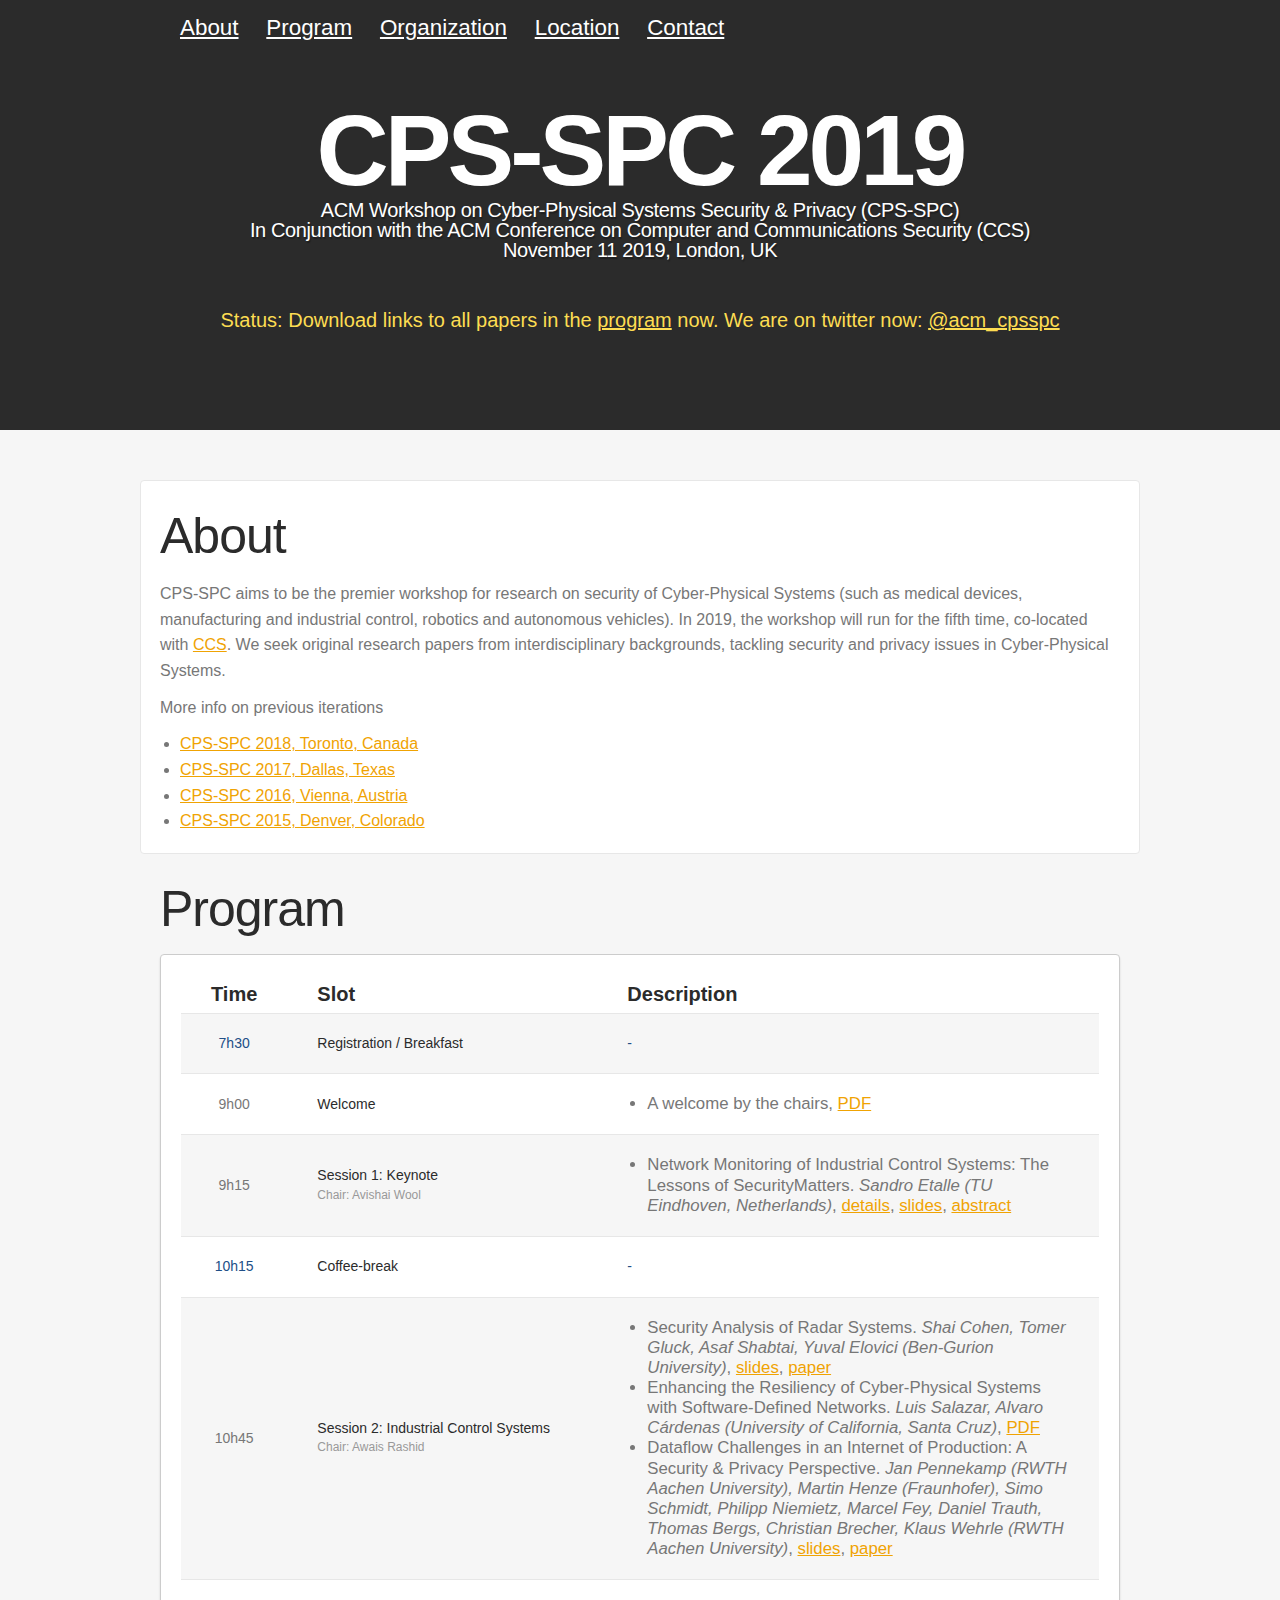
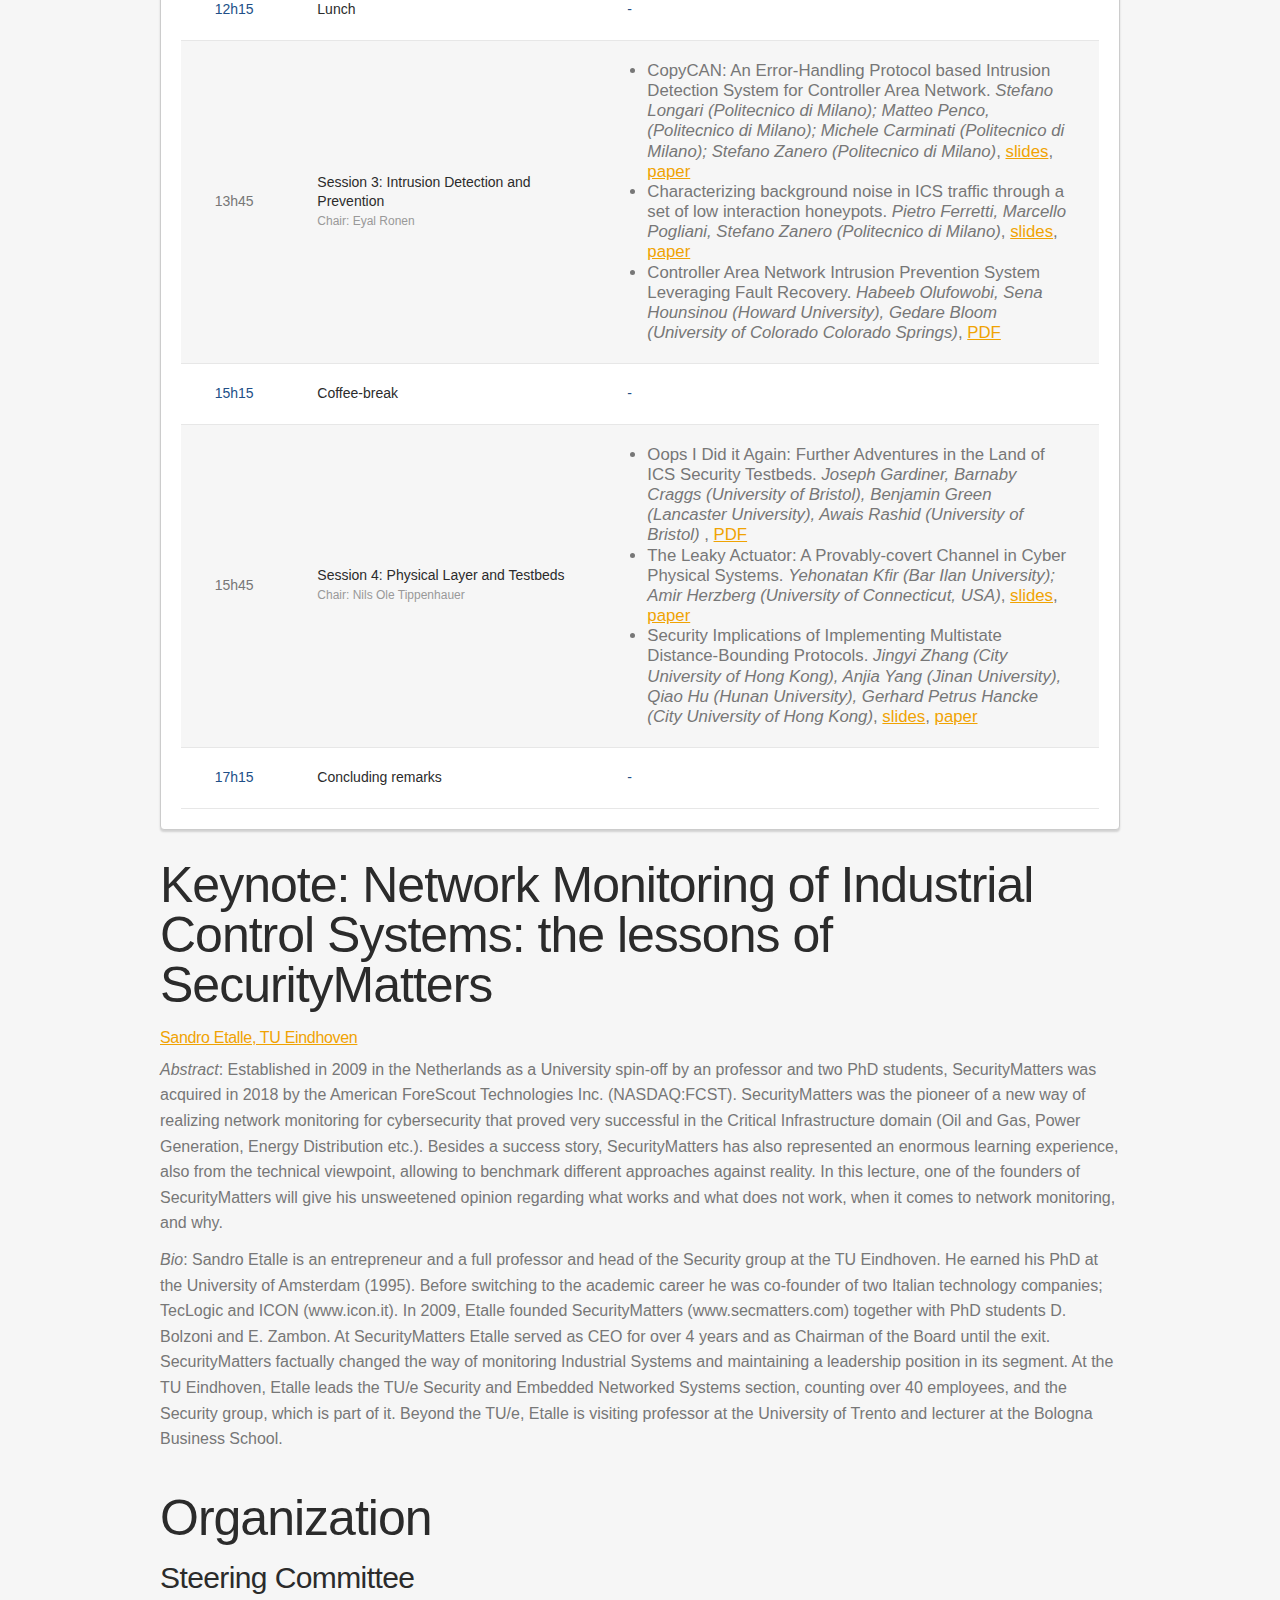
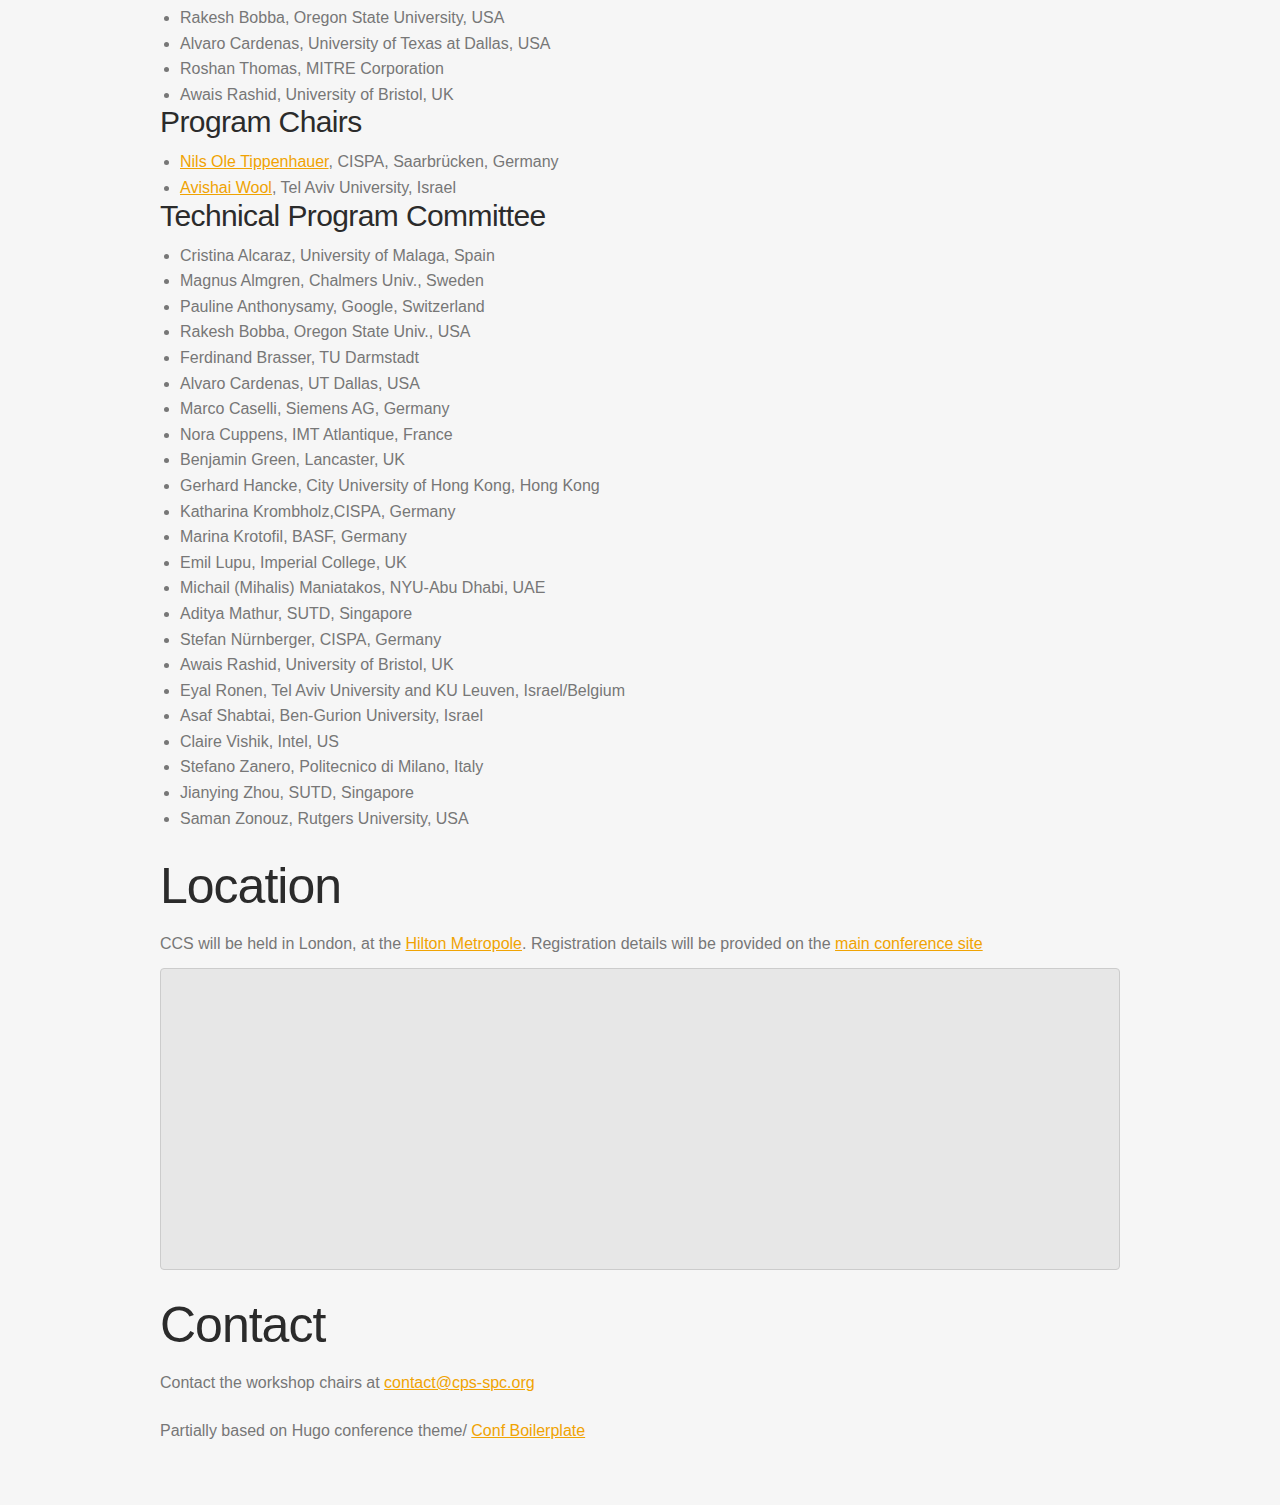
==== 2019/index.html @ 22a8c2c8 "missing index.html" ====
<!doctype html>
<html itemscope itemtype="http://schema.org/Event">
<head>
  <title itemprop="name">CPS-SPC 2019</title>
  <meta charset="utf-8">
  <meta name="author" content="CPS-SPC 2019" />
  <meta name="description" content="ACM Workshop on Cyber-Physical Systems Security & Privacy (CPS-SPC)">
  <meta name="viewport" content="width=device-width">
  <meta http-equiv="X-UA-Compatible" content="IE=edge,chrome=1">
  <meta name="twitter:card" content="summary_large_image"/>

  <meta property="og:title" content="CPS-SPC 2019" />
<meta property="og:description" content="ACM Workshop on Cyber-Physical Systems Security & Privacy (CPS-SPC)" />
<meta property="og:type" content="website" />
<meta property="og:url" content="https://cps-spc.org/2019">
  
<meta name="twitter:image" content="https://cps-spc.org/2019/plc.jpg"/>

<meta name="twitter:title" content="CPS-SPC 2019"/>
<meta name="twitter:description" content="ACM Workshop on Cyber-Physical Systems Security & Privacy (CPS-SPC)"/>
<!--<link rel="shortcut icon" href="https://themes.gohugo.io/theme/hugo-conference/img/favicon.ico" type="image/x-icon">
  <link rel="apple-touch-icon" href="https://themes.gohugo.io/theme/hugo-conference/img/apple-touch-icon.png">-->

  <link rel="stylesheet" type="text/css" href="main.css">
</head>

<body>
  <div class="global">
    <nav id="nav">
      <ul class="wrapper">
	<li class="nav-item">
          <a href="#about"  target="_blank" title="About" class="nav-link">
            About
          </a>
	</li>
<!--	<li class="nav-item">
          <a href="#cfp" target="_blank"  title="Call for Papers" class="nav-link">
            Call For Papers
          </a>
	</li> -->	
	<li class="nav-item">
          <a href="#schedule" target="_blank" title="Schedule" class="nav-link">
            Program
          </a>
	</li> 
<!--	<li class="nav-item">
          <a href="#dates"  target="_blank" title="Important Dates" class="nav-link">
            Important Dates
          </a>
	</li> -->	
	<li class="nav-item">
          <a href="#organization" target="_blank" title="Organization" class="nav-link">
            Organization
          </a>
	</li>	
	<li class="nav-item">
          <a href="#location" target="_blank" title="Location" class="nav-link">
            Location
          </a>
	</li>	
	<li class="nav-item">
          <a href="#contact" target="_blank" title="Contact" class="nav-link">
            Contact
          </a>
	</li>	
	
      </ul>
    </nav>    
    <hr>
    <header class="header">
      <div class="wrapper">
	<h1 class="logo-name">CPS-SPC 2019</h1>
	<h2 class="tagline">ACM Workshop on Cyber-Physical Systems Security & Privacy (CPS-SPC)<br>In Conjunction with the ACM Conference on Computer and Communications Security (CCS)<br>November 11 2019, London, UK</h2>
	 <div class="call-action-area">
        Status: Download links to all papers in the <a href=#schedule>program</a> now. We are on twitter now: <a href="https://twitter.com/acm_cpsspc">@acm_cpsspc</a>
</div>
      </div>
    </header>    
    <hr>
    <div class="content" id="content">
      <div class="wrapper">        
          <section class="about" id="about">
            <h2 class="section-title">About</h2>
	    <p itemprop="description">

	      CPS-SPC aims to be the premier workshop for research on
	      security of Cyber-Physical Systems (such as medical
	      devices, manufacturing and industrial control, robotics
	      and autonomous vehicles). In 2019, the workshop will run
	      for the fifth time, co-located with
	      <a href="https://www.sigsac.org/ccs/CCS2019/" target="_blank">CCS</a>.  We
	      seek original research papers from interdisciplinary
	      backgrounds, tackling security and privacy issues in
	      Cyber-Physical Systems.</p>


<p>More info on previous iterations</p>
<ul>
  <li><a href="https://cps-spc.org/2018/" target="_blank">CPS-SPC 2018, Toronto, Canada</a></li>
  <li><a href="https://sites.google.com/site/cpsspc2017/" target="_blank">CPS-SPC 2017, Dallas, Texas</a></li>
<li><a href="http://eecs.oregonstate.edu/cps-spc/" target="_blank">CPS-SPC 2016, Vienna, Austria</a></li>
<li><a href="http://www.utdallas.edu/~sgt150130/" target="_blank">CPS-SPC 2015, Denver, Colorado</a></li>
</ul>

          </section>

<!--          <section class="cfp" id="cfp">
            <h2 class="section-title">Call for Papers (<a href=cfp.pdf>PDF</a>)</h2>
	    <p itemprop="description">

Cyber-Physical Systems (CPS) integrate computing and communication capabilities with monitoring and control of entities in the physical world. These systems are usually composed of a set of networked agents, including sensors, actuators, control processing units, and communication devices. While some forms of CPS are already in use, the widespread growth of wireless embedded sensors and actuators is creating several new applications in areas such as medical devices, autonomous vehicles, and smart infrastructure, and is increasing the role that the information infrastructure plays in existing control systems such as in the process control industry or the power grid.  </p>

<p>Many CPS applications are safety-critical: their failure can cause irreparable harm to the physical system under control, and to the people who depend, use or operate it. In particular, critical cyber-physical infrastructures such as electric power generation, transmission and distribution grids, oil and natural gas systems, water and waste-water treatment plants, and transportation networks play a fundamental and large-scale role in our society. Their disruption can have a significant impact on individuals, and nations at large.  Securing these CPS infrastructures is, therefore, vitally important.</p>

<p>Similarly because many CPS systems collect sensor data non-intrusively, users of these systems are often unaware of their exposure. Therefore, in addition to security, CPS systems must be designed with privacy considerations. 

  To address these issues, we invite original research papers on the security and privacy of Cyber-Physical Systems. We seek submissions from multiple interdisciplinary backgrounds tackling security and privacy issues in CPS, including but not limited to:</p>

  	    <ul class="speakers-list">
	      <li>		
  <li> mathematical foundations for secure CPS</li>
  <li>    control theoretic approaches to secure CPS</li>
  <li>    high assurance security architectures for CPS</li>
  <li>    security and resilience metrics for CPS</li>
  <li>    metrics and risk assessment approaches for CPS</li>
  <li>    privacy in CPS</li>
  <li>    network security for CPS</li>
  <li>    game theory applied to CPS security</li>
  <li>    security of embedded systems, IoT and real-time systems in the context of CPS</li>
  <li>    human factors and humans in the loop, and usable security</li>
  <li>    understanding dependencies among security, reliability and safety in CPS</li>
  <li>    economics of security and privacy in CPS</li>
  <li>    intrusion detection in CPS</li>
  <li>    model-based security systems engineering</li>
  <li>    experimental insights from real-world CPS or CPS testbeds  </li>
 </ul>
<p>CPS domains of interest include but are not limited to:</p>
<ul>
<li>    health care and medical devices</li>
<li>    manufacturing</li>
<li>    industrial control systems</li>
<li>    SCADA systems</li>
<li>    Robotics</li>
<li>    smart building environments</li>
<li>    unmanned aerial vehicles (UAVs)</li>
<li>    autonomous vehicles</li>
<li>    transportation systems and networks</li>
</ul>
<p>Also of interest will be papers that can point the research community to new research directions, and those that can set research agendas and priorities in CPS security and privacy. <b>There will be a best paper award</b>.</p>

<h4>Submission Instructions</h4>
	    <p>Submitted papers can be up to 12 pages including appendices and references. Submissions must be written in English, and use the ACM SIG Proceedings Templates (see <a href="https://www.acm.org/publications/proceedings-template">https://www.acm.org/publications/proceedings-template</a>. Note: CPS-SPC is not double-blinded, please remove the <i>anonymous</i> argument from the documentclass specification in the template. Only PDF files will be accepted. Submissions not meeting these guidelines risk rejection without consideration of their merits. Accepted papers will be published by the ACM Press and/or the ACM Digital Library.</p>

	    <p>Submissions must not substantially overlap with papers that have been published or that are simultaneously submitted to a journal or a conference with proceedings. Each accepted paper must be presented by one registered author. Submissions not meeting these guidelines risk immediate rejection. For questions about these policies, please contact the chairs.</p>
	    <!--<div class="call-action-area">
	      <div class="centerblock">
	      <a href="https://easychair.org/conferences/?conf=cpsspc2019" class="call-action-link" target="_blank">Submit your work here</a>
	          </div>
	          </div>
</section> -->
          <section class="schedule" id="schedule">
            <h2 class="section-title">Program</h2>
 <div class="schedule-tbl">
  <table>
    <thead>
      <tr>
        <th class="schedule-time">Time</th>
        <th class="schedule-slot">Slot</th>
        <th class="schedule-description">Description</th>
      </tr>
    </thead>
    <tbody>
          <tr class="schedule-other">
            <td class="schedule-time">7h30</td>
            <td class="schedule-slot">Registration / Breakfast</td>
            <td class="schedule-description">-</td>
          </tr>
          <tr >
            <td class="schedule-time">9h00</td>
            <td class="schedule-slot">Welcome</td>
            <td class="schedule-description"><ul class="schedule-ul"><li>A welcome by the chairs, <a href="https://dl.acm.org/citation.cfm?id=3338499">PDF</a></li></ul></td>
          </tr>
          <tr>
            <td class="schedule-time">9h15</td>
            <td class="schedule-slot">
            
              Session 1: Keynote
              <span class="speakers-company">Chair: Avishai Wool</span>
            </td>
            <td class="schedule-description">	      <ul class="schedule-ul">
<li>Network Monitoring of Industrial Control Systems: The Lessons of SecurityMatters. <i>Sandro Etalle (TU Eindhoven, Netherlands)</i>, <a href=#keynote>details</a>, <a href=etalle19keynote.pdf>slides</a>, <a href="https://dl.acm.org/authorize?N698719">abstract</a> </li></ul></td>
          </tr>
          <tr class="schedule-other">
            <td class="schedule-time">10h15</td>
            <td class="schedule-slot">Coffee-break</td>
            <td class="schedule-description">-</td>
          </tr>
          <tr>
            <td class="schedule-time">10h45</td>
            <td class="schedule-slot">
            Session 2: Industrial Control Systems
              <span class="speakers-company">Chair: Awais Rashid</span>
            </td>
            <td class="schedule-description">
	      <ul class="schedule-ul">
		<li>Security Analysis of Radar Systems. <i>Shai Cohen,  Tomer Gluck, Asaf Shabtai, Yuval Elovici (Ben-Gurion University)</i>, <a href=cohen19radar.pdf>slides</a>, <a href="https://dl.acm.org/authorize?N698710">paper</a> </li>
		<li>Enhancing the Resiliency of Cyber-Physical Systems with Software-Defined Networks. <i> Luis Salazar, Alvaro Cárdenas (University of California, Santa Cruz)</i>, <a href="https://dl.acm.org/authorize?N698711">PDF</a> </li>
		<li>Dataflow Challenges in an Internet of Production: A Security & Privacy Perspective. <i>Jan Pennekamp (RWTH Aachen University), Martin Henze (Fraunhofer), Simo Schmidt, Philipp Niemietz, Marcel Fey, Daniel Trauth, Thomas Bergs, Christian Brecher, Klaus Wehrle (RWTH Aachen University)</i>, <a href=pennekamp19challenges.pdf>slides</a>, <a href="https://dl.acm.org/authorize?N698712">paper</a> </li>
	      </ul>
	    </td>
          </tr>
          <tr class="schedule-other">
            <td class="schedule-time">12h15</td>
            <td class="schedule-slot">Lunch</td>
            <td class="schedule-description">-</td>
          </tr>
          <tr>
            <td class="schedule-time">13h45</td>
            <td class="schedule-slot">
              Session 3: Intrusion Detection and Prevention
              <span class="speakers-company">Chair: Eyal Ronen</span>
            </td>
            <td class="schedule-description">
	      <ul class="schedule-ul">
		<li>CopyCAN: An Error-Handling Protocol based Intrusion Detection System for Controller Area Network. <i>Stefano Longari (Politecnico di Milano); Matteo Penco, (Politecnico di Milano); Michele Carminati (Politecnico di Milano); Stefano Zanero (Politecnico di Milano)</i>, <a href=longari19copycan.pdf>slides</a>, <a href="https://dl.acm.org/authorize?N698713">paper</a> </li>
		<li>Characterizing background noise in ICS traffic through a set of low interaction honeypots. <i>Pietro Ferretti, Marcello Pogliani, Stefano Zanero (Politecnico di Milano)</i>, <a href=pogliani19characterizing.pdf>slides</a>, <a href="https://dl.acm.org/authorize?N698714">paper</a> </li>
		<li>Controller Area Network Intrusion Prevention System Leveraging Fault Recovery. <i>Habeeb Olufowobi, Sena Hounsinou (Howard University), Gedare Bloom (University of Colorado Colorado Springs)</i>, <a href="https://dl.acm.org/authorize?N698725">PDF</a> </li>
	      </ul>
	    </td>
          </tr>
        
          <tr class="schedule-other">
            <td class="schedule-time">15h15</td>
            <td class="schedule-slot">Coffee-break</td>
            <td class="schedule-description">-</td>
          </tr>
      
        
          <tr>
            <td class="schedule-time">15h45</td>
            <td class="schedule-slot">
              Session 4: Physical Layer and Testbeds
	      <span class="speakers-company">Chair: Nils Ole Tippenhauer</span>
            </td>
            <td class="schedule-description">
	      <ul class="schedule-ul">
		<li>Oops I Did it Again: Further Adventures in the Land of ICS Security Testbeds. <i>Joseph Gardiner, Barnaby Craggs (University of Bristol), Benjamin Green (Lancaster University), Awais Rashid (University of Bristol) </i>, <a href="https://dl.acm.org/authorize?N698726">PDF</a> </li>
		<li>The Leaky Actuator: A Provably-covert Channel in Cyber Physical Systems. <i>Yehonatan Kfir (Bar Ilan University); Amir Herzberg (University of Connecticut, USA)</i>, <a href=kfir19leaky.pdf>slides</a>, <a href="https://dl.acm.org/authorize?N698727">paper</a> </li>
		<li>Security Implications of Implementing Multistate Distance-Bounding Protocols. <i>Jingyi Zhang (City University of Hong Kong), Anjia Yang (Jinan University), Qiao Hu (Hunan University), Gerhard Petrus Hancke (City University of Hong Kong)</i>, <a href=zhang19implications.pdf>slides</a>, <a href="https://dl.acm.org/authorize?N698728">paper</a> </li>
	      </ul>
	    </td>
          </tr>
<!--          <tr class="schedule-other">
            <td class="schedule-time">17h15</td>
            <td class="schedule-slot">Short Break</td>
            <td class="schedule-description">-</td>
          </tr>
          <tr class="schedule-other">
            <td class="schedule-time">17h30</td>
            <td class="schedule-slot">Birds-of-a-Feather Session and conclusion</td>
            <td class="schedule-description">-</td>
          </tr> -->
          <tr class="schedule-other">
            <td class="schedule-time">17h15</td>
            <td class="schedule-slot">Concluding remarks</td>
            <td class="schedule-description">-</td>
          </tr>

      
    </tbody>
  </table>
</div>
	    <!--
	    <p>The workshop will start with a <a href=#keynote>keynote</a> by Sandro Etalle at 9.15am to 10.15am (TBC): "Network Monitoring of Industrial Control Systems: the lessons of SecurityMatters".</p>
	    <p>List of accepted papers</p>
	    <ul class="speakers-list">

	      <li>Characterizing background noise in ICS traffic through a set of low interaction honeypots, Pietro Ferretti (Politecnico di Milano); Marcello Pogliani (Politecnico di Milano); Stefano Zanero (Politecnico di Milano)</li>
	      <li>Controller Area Network Intrusion Prevention System Leveraging Fault Recovery, Habeeb Olufowobi (Howard University); Sena Hounsinou (Howard University); Gedare Bloom (University of Colorado Colorado Springs)</li>
	      <li>CopyCAN: An Error-Handling Protocol based Intrusion Detection System for Controller Area Network, Stefano Longari (Politecnico di Milano); Matteo Penco, (Politecnico di Milano); Michele Carminati (Politecnico di Milano); Stefano Zanero (Politecnico di Milano)</li>
	      <li>Dataflow Challenges in an Internet of Production: A Security & Privacy Perspective, Jan Pennekamp (RWTH Aachen University); Martin Henze (Fraunhofer); Simo Schmidt (RWTH Aachen University); Philipp Niemietz (RWTH Aachen University); Marcel Fey (RWTH Aachen University); Daniel Trauth (RWTH Aachen University); Thomas Bergs (RWTH Aachen University); Christian Brecher (RWTH Aachen University); Klaus Wehrle (RWTH Aachen University)</li>
	      <li>Enhancing the Resiliency of Cyber-Physical Systems with Software-Defined Networks, Luis Salazar (University of California, Santa Cruz); Alvaro Cárdenas (University of California, Santa Cruz))</li>
	      <li>Oops I Did it Again: Further Adventures in the Land of ICS Security Testbeds, Joseph Gardiner (University of Bristol); Barnaby Craggs (University of Bristol); Benjamin Green (Lancaster University); Awais Rashid (University of Bristol)
	      </li>
	      <li>Security Analysis of Radar Systems, Shai Cohen (Ben-Gurion University); Tomer Gluck (Ben-Gurion University); Asaf Shabtai (Ben-Gurion University);  Yuval Elovici (Ben-Gurion University)</li>
	      <li>Security Implications of Implementing Multistate Distance-Bounding Protocols, Jingyi Zhang (City University of Hong Kong); Anjia Yang (Jinan University); Qiao Hu (Hunan University); Gerhard Petrus Hancke (City University of Hong Kong)</li>
	      <li>The Leaky Actuator: A Provably-covert Channel in Cyber Physical Systems, Yehonatan Kfir (Bar Ilan University); Amir Herzberg (University of Connecticut, USA)</li>
 	    </ul> -->
	  </section>

	  <section class="speakers" id="keynote">
            <h2 class="section-title">Keynote: Network Monitoring of Industrial Control Systems: the lessons of SecurityMatters</h2>

    <h3 class="speakers-name"><a href="https://www.win.tue.nl/~setalle/" target="_blank" title="gts">Sandro Etalle, TU Eindhoven </a><!--(<a href=CPS-SPC-2019-gts.pdf>slides</a>) -->
      
    </h3>
	    <p>
	      <i>Abstract</i>: Established in 2009 in the Netherlands as a University spin-off by an professor and two PhD students, SecurityMatters was acquired in 2018 by the American ForeScout Technologies Inc. (NASDAQ:FCST). SecurityMatters was the pioneer of a new way of realizing network monitoring for cybersecurity that proved very successful in the Critical Infrastructure domain (Oil and Gas, Power Generation, Energy Distribution etc.). Besides a success story, SecurityMatters has also represented an enormous learning experience, also from the technical viewpoint, allowing to benchmark different approaches against reality. In this lecture, one of the founders of SecurityMatters will give his unsweetened  opinion regarding what works and what does not work, when it comes to network monitoring, and why. 
</p>  
    <p class="speakers-bio"><i>Bio</i>: Sandro Etalle is an entrepreneur and a full professor and head of the Security group at the TU Eindhoven. He earned his PhD at the University of Amsterdam (1995).  Before switching to the academic career he was co-founder of two Italian technology companies; TecLogic and ICON (www.icon.it).  In 2009, Etalle founded SecurityMatters (www.secmatters.com) together with PhD students D. Bolzoni and E. Zambon. At SecurityMatters Etalle served as CEO for over 4 years and as Chairman of the Board until the exit. SecurityMatters factually changed the way of monitoring Industrial Systems and maintaining a leadership position in its segment.  At the TU Eindhoven, Etalle leads the TU/e Security and Embedded Networked Systems section, counting over 40 employees, and the Security group, which is part of it. Beyond the TU/e, Etalle is visiting professor at the University of Trento and lecturer at the Bologna Business School.</p>
          </section>

	  
	  
	    <!--
          <section class="about" id="dates">
            <h2 class="section-title">Important Dates</h2>

	    <p>
	      <ul class="speakers-list">
		<li>Paper Submission Deadline: <s>June 21st</s> June 28th, 2019 (23:59 <a href=https://time.is/Anywhere_on_Earth>Anywhere on Earth time</a>)</li>
		<li>Notification of Acceptance/Rejection: Aug 7, 2019<li>
		<li>Camera Ready Papers Due: August 30, 2019 (hard deadline, see notification mails) </li>
	      </ul>
	    </p>
        </section>
	  -->
	  <section class="schedule" id="organization">
            <h2 class="section-title">Organization</h2>
            <h4>Steering Committee</h4>
	    <ul class="speakers-list">
	      <li >		
		Rakesh Bobba, Oregon State University, USA
	      </li>
	      <li >		
		Alvaro Cardenas, University of Texas at Dallas, USA</li>
	      <li >		
		Roshan Thomas, MITRE Corporation</li>	
	      <li>		
		Awais Rashid, University of Bristol, UK</li>
    </ul>
            <h4>Program Chairs</h4>
	    <ul class="speakers-list">
	      <li>		
		<a href="https://tippenhauer.de/" target="_blank">Nils Ole Tippenhauer</a>, CISPA, Saarbr&uuml;cken, Germany</li>
	      <li>		
		<a href="https://www.eng.tau.ac.il/~yash/" target="_blank">Avishai Wool</a>, Tel Aviv University, Israel</li>
	    </ul>
            <h4>Technical Program Committee</h4>
	    <ul class="speakers-list">

	      <li>
		Cristina Alcaraz, University of Malaga, Spain</li>
	      <li>
		Magnus Almgren, Chalmers Univ., Sweden</li>	      
	      <li>
		Pauline Anthonysamy, Google, Switzerland</li>
	      <li>
		Rakesh Bobba, Oregon State Univ., USA</li>
	      <li>
		Ferdinand Brasser, TU Darmstadt</li>
	      <li>
		Alvaro Cardenas, UT Dallas, USA</li>
	      <li>
		Marco Caselli, Siemens AG, Germany</li>	      
	      <li>
		Nora Cuppens, IMT Atlantique, France</li>
	      <li>
		Benjamin Green, Lancaster, UK</li>
	      <li>
		Gerhard Hancke, City University of Hong Kong, Hong Kong</li>
	      <li>
		Katharina Krombholz,CISPA, Germany</li>
	      <li>
		Marina Krotofil, BASF, Germany</li>
	      <li>
		Emil Lupu, Imperial College, UK</li>
	      <li>
		Michail (Mihalis) Maniatakos, NYU-Abu Dhabi, UAE</li>
	      <li>
		Aditya Mathur, SUTD, Singapore</li>
	      <li>
		Stefan N&uuml;rnberger, CISPA, Germany</li>
	      <li>
		Awais Rashid, University of Bristol, UK</li>
	      <li>
		Eyal Ronen, Tel Aviv University and KU Leuven, Israel/Belgium</li>
	      <li>
		Asaf Shabtai, Ben-Gurion University, Israel</li>
	      <li>
		Claire Vishik, Intel, US</li>
	      <li>
		Stefano Zanero, Politecnico di Milano, Italy</li>
	      <li>
		Jianying Zhou, SUTD, Singapore</li>
	      <li>
		Saman Zonouz, Rutgers University, USA</li>
	    </ul>

          </section>
<!--        
<section class="about" id="best">
            <h2 class="section-title">Best Paper Award</h2>

	    <p>In 2019, we selected a best paper for the first time. The TPC awarded the following paper: Secure Autonomous Cyber-Physical Systems Through Verifiable Information Flow Control. <i>Jed Liu, Joe Corbett-Davies, Andrew Ferraiuolo, Alexander Ivanov, Mulong Luo, G. Edward Suh,  Andrew C. Myers, and Mark Campbell (Cornell University, USA)</i>. Congratulatuions to the authors!</p>
          </section>
-->
<!--          <section class="schedule" id="schedule">
            <h2 class="section-title">Program</h2>
	    <p>List of accepted papers (assuming currently shepherded papers are accepted)</p>
	    <ul class="speakers-list">

	      <li>Characterizing background noise in ICS traffic through a set of low interaction honeypots, Pietro Ferretti (Politecnico di Milano); Marcello Pogliani (Politecnico di Milano); Stefano Zanero (Politecnico di Milano)</li>
	      <li>Controller Area Network Intrusion Prevention System Leveraging Fault Recovery, Habeeb Olufowobi (Howard University); Sena Hounsinou (Howard University); Gedare Bloom (University of Colorado Colorado Springs)</li>
	      <li>CopyCAN: An Error-Handling Protocol based Intrusion Detection System for Controller Area Network, Stefano Longari (Politecnico di Milano); Matteo Penco, (Politecnico di Milano); Michele Carminati (Politecnico di Milano); Stefano Zanero (Politecnico di Milano)</li>
	      <li>Dataflow Challenges in an Internet of Production: A Security & Privacy Perspective, Jan Pennekamp (RWTH Aachen University); Martin Henze (Fraunhofer); Simo Schmidt (RWTH Aachen University); Philipp Niemietz (RWTH Aachen University); Marcel Fey (RWTH Aachen University); Daniel Trauth (RWTH Aachen University); Thomas Bergs (RWTH Aachen University); Christian Brecher (RWTH Aachen University); Klaus Wehrle (RWTH Aachen University)</li>
	      <li>Enhancing the Resiliency of Cyber-Physical Systems with Software-Defined Networks, Luis Salazar (University of California, Santa Cruz); Alvaro Cárdenas (University of California, Santa Cruz))</li>
	      <li>Oops I Did it Again: Further Adventures in the Land of ICS Security Testbeds, Joseph Gardiner (University of Bristol); Barnaby Craggs (University of Bristol); Benjamin Green (Lancaster University); Awais Rashid (University of Bristol)
	      </li>
	      <li>Security Analysis of Radar Systems, Shai Cohen (Ben-Gurion University); Tomer Gluck (Ben-Gurion University); Asaf Shabtai (Ben-Gurion University);  Yuval Elovici (Ben-Gurion University)</li>
	      <li>Security Implications of Implementing Multistate Distance-Bounding Protocols, Jingyi Zhang (City University of Hong Kong); Anjia Yang (Jinan University); Qiao Hu (Hunan University); Gerhard Petrus Hancke (City University of Hong Kong)</li>
	      <li>The Leaky Actuator: A provably-covert channel in CyberPhysical System, Yehonatan Kfir (Bar Ilan University); Amir Herzberg (University of Connecticut, USA)</li>
 	    </ul>


	    


          </section>  -->      

<!--          <section class="sponsors" id="sponsors">
            <h2 class="section-title">Sponsors</h2>

<ul class="sponsors-list">

  <li class="sponsor-item" itemscope itemtype="http://schema.org/Organization">
    <a href="http://gohugo.io" class="sponsor--link" itemprop="url" target="_blank">
      <img src="https://themes.gohugo.io/theme/hugo-conference/img/hugo.png" alt="Hugo" class="photo" itemprop="image">
    </a>
  </li>

</ul>

          </section>
        
          <section class="partners" id="partners">
            <h2 class="section-title">Partners</h2>

<ul class="partners-list">

  <li class="partner-item" itemscope itemtype="http://schema.org/Organization">
    <a href="https://gohugo.io" class="partner-logo partner-link" itemprop="url" target="_blank">
      <img src="https://themes.gohugo.io/theme/hugo-conference/img/hugo.jpg" alt="Hugo" class="photo" itemprop="image">
    </a>
  </li>

  <li class="partner-item" itemscope itemtype="http://schema.org/Organization">
    <a href="http://braziljs.org" class="partner-logo partner-link" itemprop="url" target="_blank">
      <img src="https://themes.gohugo.io/theme/hugo-conference/img/partner.png" alt="BrazilJS" class="photo" itemprop="image">
    </a>
  </li>

</ul>

          </section> -->
          <section class="location" id="location">
            <h2 class="section-title">Location</h2>
<p>CCS will be held in London, at the <a href="https://www.sigsac.org/ccs/CCS2019/index.php/travel-related-information//">Hilton Metropole</a>. Registration details will be provided on the <a href="https://www.sigsac.org/ccs/CCS2019/">main conference site</a> </p>
<!--<p itemprop="address" itemscope itemtype="http://schema.org/PostalAddress">
  <span itemprop="streetAddress">Front Street W, 1 </span>
  <span itemprop="addressLocality">Toronto</span>,
  <span itemprop="addressRegion"> Ontario</span>
</p>-->

<div id="map-canvas" class="location-area" data-address=" 225 Edgware Rd, Paddington, London W2 1JU, UK"></div>

          </section>
          <section class="schedule" id="contact">
            <h2 class="section-title">Contact</h2>
	    <p>Contact the workshop chairs at <a href=mailto:contact@cps-spc.org>contact@cps-spc.org</a></p>
        </section>
        

          <footer class="footer">
          <p>Partially based on Hugo conference theme/ <a href="https://github.com/braziljs/conf-boilerplate" target="_blank">Conf Boilerplate</a></p>
        </footer>
      </div>
    </div>
  </div>

  <script src="https://ajax.googleapis.com/ajax/libs/jquery/1.11.0/jquery.min.js"></script>
  <script>window.jQuery || document.write('<script src="https://themes.gohugo.io/theme/hugo-conference/js/jquery.js"><\/script>')</script>
  
  
 <script src="https://maps.google.com/maps/api/js?key=AIzaSyC9WGInTKpjvv1DEKYUez0BFK8_K-8KUp0"></script>
  <script src="https://themes.gohugo.io/theme/hugo-conference/js/main.js"></script>
  
  
  
<script>
window.ga=window.ga||function(){(ga.q=ga.q||[]).push(arguments)};ga.l=+new Date;
ga('create', 'UA-118000964-1', 'auto');
ga('send', 'pageview');
</script>
<script async src='//www.google-analytics.com/analytics.js'></script>

</body>
</html>
---- 2019/main.css ----
/* =============================================================================
   RESET
   ========================================================================== */
* {
  margin: 0;
  padding: 0;
  //list-style: none;
  border: 0;
  text-decoration: none;
}
img,
input,
label {
  vertical-align: middle;
}
h1,
h2,
h3,
h4,
h5,
h6 {
  font-size: 100%;
  line-height: 1em;
}
article,
aside,
details,
figcaption,
figure,
footer,
header,
hgroup,
nav,
section {
  display: block;
}
audio,
canvas,
video {
  display: inline-block;
  *display: inline;
  *zoom: 1;
}
audio:not([controls]) {
  display: none;
}
[hidden] {
  display: none;
}
html {
  font-size: 100%;
  -webkit-text-size-adjust: 100%;
  -ms-text-size-adjust: 100%;
}
html,
button,
input,
select,
textarea {
  font-family: sans-serif;
}
body {
  margin: 0;
}
a {
    text-decoration: underline;
    color: #000;
}
a:focus {
  outline: thin dotted;
}
a:hover,
a:active {
  outline: 0;
}
abbr[title] {
  border-bottom: 1px dotted;
}
b,
strong {
  font-weight: bold;
}
blockquote {
  margin: 1em 40px;
}
dfn {
  font-style: italic;
}
hr {
  display: block;
  height: 1px;
  border: 0;
  border-top: 1px solid #ccc;
  margin: 1em 0;
  padding: 0;
}
ins {
  background: #ff9;
  color: #000;
  text-decoration: none;
}
mark {
  background: #ff0;
  color: #000;
  font-style: italic;
  font-weight: bold;
}
pre,
code,
kbd,
samp {
  font-family: monospace, serif;
  _font-family: 'courier new', monospace;
  font-size: 1em;
}
pre {
  white-space: pre;
  white-space: pre-wrap;
  word-wrap: break-word;
}
q {
  quotes: none;
}
q:before,
q:after {
  content: "";
  content: none;
}
small {
  font-size: 85%;
}
sub,
sup {
  font-size: 75%;
  line-height: 0;
  position: relative;
  vertical-align: baseline;
}
sup {
  top: -0.5em;
}
sub {
  bottom: -0.25em;
}
dd {
  margin: 0 0 0 40px;
}
nav ul,
nav ol {
//  list-style: none;
//  list-style-image: none;
  margin: 0;
  padding: 0;
}
img {
  border: 0;
  -ms-interpolation-mode: bicubic;
  vertical-align: middle;
}
svg:not(:root) {
  overflow: hidden;
}
figure {
  margin: 0;
}
form {
  margin: 0;
}
fieldset {
  border: 0;
  margin: 0;
  padding: 0;
}
legend {
  border: 0;
  *margin-left: -7px;
  padding: 0;
  white-space: normal;
}
button,
input,
select,
textarea {
  font-size: 100%;
  margin: 0;
  vertical-align: baseline;
  *vertical-align: middle;
}
button,
input {
  line-height: normal;
}
button,
input[type="button"],
input[type="reset"],
input[type="submit"] {
  cursor: pointer;
  -webkit-appearance: button;
  *overflow: visible;
}
button[disabled],
input[disabled] {
  cursor: default;
}
input[type="checkbox"],
input[type="radio"] {
  -moz-box-sizing: border-box;
  -ms-box-sizing: border-box;
  -webkit-box-sizing: border-box;
  box-sizing: border-box;
  padding: 0;
  *width: 13px;
  *height: 13px;
}
input[type="search"] {
  -webkit-appearance: textfield;
  -moz-box-sizing: content-box;
  -ms-box-sizing: content-box;
  -webkit-box-sizing: content-box;
  box-sizing: content-box;
}
input[type="search"]::-webkit-search-decoration,
input[type="search"]::-webkit-search-cancel-button {
  -webkit-appearance: none;
}
button::-moz-focus-inner,
input::-moz-focus-inner {
  border: 0;
  padding: 0;
}
textarea {
  overflow: auto;
  vertical-align: top;
  resize: vertical;
}
input:invalid,
textarea:invalid {
  background-color: #f0dddd;
}
table {
  border-collapse: collapse;
  border-spacing: 0;
  width: 100%;
}
td {
  vertical-align: middle;
}
.chromeframe {
  margin: 0.2em 0;
  background: #ccc;
  color: black;
  padding: 0.2em 0;
}
header:after,
footer:after,
section:after,
hgroup:after,
aside:after,
figure:after,
div:after,
ol:after,
li:after,
form:after,
ul:after,
dl:after {
  content: ".";
  display: block;
  clear: both;
  visibility: hidden;
  height: 0;
  overflow: hidden;
}
hr {
  display: none;
}
.clear {
  clear: both;
}
/* =============================================================================
   MAIN LAYOUT
   ========================================================================== */
.wrapper {
  margin: 0 auto;
  width: 960px;
  position: relative;
}
.content {
  padding: 50px 0;
}
.content section {
  padding-top: 30px;
}
/* =============================================================================
   BASIC STYLES
   ========================================================================== */
h2,
h3,
h4 {
  font-size: 5em;
  font-weight: normal;
  margin-bottom: .4em;
  letter-spacing: -0.02em;
}
h3 {
  font-size: 4em;
}
h4 {
  font-size: 3em;
}
p {
  font-size: 1.6em;
  line-height: 1.6em;
  margin-top: 0.7em;
  margin-bottom: 0.7em;
}
s {
  text-decoration: line-through;
 }


.photo {
  max-width: 100%;
  position: relative;
  top: -1px;
}
/* =============================================================================
   NAVIGATION
   ========================================================================== */
nav {
  padding: 15px 0;
  position: fixed;
  width: 100%;
  z-index: 10;
}
.nav-item {
  display: inline-block;
  margin-right: 5px;
}
.nav-link {
  font-size: 1.4em;
}
/* =============================================================================
   HEADER
   ========================================================================== */
.header {
  padding: 100px 0 100px;
  text-align: center;
}
.logo-name {
  margin-bottom: 0;
  font-size: 10em;
  letter-spacing: -0.04em;
}
.tagline {
  margin-bottom: 50px;
  font-size: 2em;
  letter-spacing: -0.02em;
}
.call-action-area .price {
  font-size: 2em;
  vertical-align: center;
  margin-right: 20px;
}
.centerblock {
    display: block;
    margin-left: auto;
    margin-right: auto;
}

.call-action-area .call-action-link,
.btn {
  position: relative;
  margin-bottom: 20px;
  cursor: pointer;
  display: inline-block;
  padding: 15px 30px;
  line-height: 1em;
  vertical-align: center;
  text-align: center;
  letter-spacing: -0.02em;
  -webkit-transition: all 0.3s ease-out;
  -moz-transition: all 0.3s ease-out;
  -ms-transition: all 0.3s ease-out;
  -o-transition: all 0.3s ease-out;
  transition: all 0.3s ease-out;
}
.call-action-area .call-action-link:hover,
.call-action-area .call-action-link:focus,
.btn:hover,
.btn:focus {
  top: 0;
}
/* =============================================================================
   ABOUT
   ========================================================================== */
.about {
  padding: 19px;
  margin: 0 -20px 0;
}

li {
    font-size: 1.6em;
    line-height: 1.6em;
  margin-left:20px;    
}

}
/* =============================================================================
   SPEAKER
   ========================================================================== */
.speakers-item {
  position: relative;
//  min-height: 180px;
 // padding-left: 180px;
  margin-bottom: 30px;
  border-bottom: 1px dashed #e7e7e7;
}
.speaker-photo {
  position: absolute;
  top: 0;
  left: 0;
  display: block;
  width: 120px;
  height: 120px;
}
.speech-title {
  padding-top: 10px;
  font-size: 2em;
  margin-bottom: 1em;
}
.speech-time {
  font-size: 18px;
  padding: 10px 15px;
  letter-spacing: -0.03em;
}
.speakers-name {
  font-size: 1.6em;
}
.speakers-item p {
  font-size: 1.4em;
}
/* =============================================================================
   SCHEDULE
   ========================================================================== */
.schedule-tbl {
  padding: 20px;
}
.schedule-tbl table {
  border-collapse: collapse;
  font-size: 1em;
}
.schedule-tbl td,
.schedule-tbl th {
  position: relative;
  padding: 20px 30px;
  font-size: 1.4em;
  line-height: 1.4em;
  text-align: left;
}
.schedule-tbl th {
  padding: 5px 30px;
  color: #2b2b2b;
  font-size: 2em;
  font-weight: bolder;
}
.schedule-tbl .speaker-photo {
  position: relative;
  width: 40px;
  height: 40px;
  float: left;
  margin-right: 20px;
}
.schedule-tbl .schedule-time {
  text-align: center;
}
.schedule-slot {
  width: 250px;
  font-size: 16px;
}
.speakers-company {
  display: block;
  font-size: 12px;
}
.schedule-ul li{
    font-size: 1.2em;
    line-height: 1.2em;
}
/* =============================================================================
   SPONSORS  and  PARTNERS
   ========================================================================== */
.sponsor-item,
.partner-item {
  display: inline-block;
  margin: 0 30px 30px 0;
}
.sponsor--link,
.partner-link {
  display: block;
  width: 150px;
  height: 150px;
  text-align: center;
  vertical-align: middle;
  line-height: 150px;
}
/* =============================================================================
   CONTATO
   ========================================================================== */
.form label {
  font-size: 16px;
  display: block;
  margin-bottom: .5em;
}
.control-group {
  height: auto;
  clear: both;
  margin-bottom: 20px;
}
.control-group-name,
.control-group-email {
  clear: none;
  width: 467px;
  float: left;
  margin-right: 25px;
}
.control-group-email {
  margin-right: 0;
}
.form input[type=text],
.form input[type=email],
.form textarea {
  -moz-box-sizing: border-box;
  -ms-box-sizing: border-box;
  -webkit-box-sizing: border-box;
  box-sizing: border-box;
  display: block;
  width: 100%;
  min-height: 15px;
  padding: 10px;
  font-size: 14px;
}
.form textarea {
  height: 300px;
}
.form .btn {
  float: right;
}
/* =============================================================================
   Media Queries
   ========================================================================== */
@media only screen and (max-width: 1024px) {
  .wrapper {
    width: 100%;
    padding: 0 20px;
    -moz-box-sizing: border-box;
    -ms-box-sizing: border-box;
    -webkit-box-sizing: border-box;
    box-sizing: border-box;
  }
  .about {
    margin: 0;
  }
}
@media only screen and (min-width: 320px) and (max-width: 800px) {
  /* schedule */
  .schedule-tbl {
    padding: 1px;
  }
  .schedule-tbl td,
  .schedule-tbl th {
    padding: 10px;
  }
  .schedule-tbl th {
    padding: 10px;
    font-size: 1.8em;
  }
  .schedule-tbl .speaker-photo {
    width: 40px;
    height: 40px;
    margin-right: 5px;
  }
  .schedule-tbl .schedule-slot {
    width: 120px;
  }
  .schedule-tbl td.schedule-slot {
    font-size: 14px;
    line-height: 1.2em;
  }
  .schedule-tbl .schedule-time {
    width: 60px;
    padding: 10px 0 10px 5px;
    text-align: left;
  }
  .schedule-tbl td.schedule-description {
    font-size: 12px;
  }
  /* partners */
  .sponsor-item,
  .partner-item {
    margin: 0 5px 10px 0;
  }
  .sponsor--link,
  .partner-link {
    width: 95px;
    height: 95px;
    line-height: 95px;
  }
  /* contact */
  .control-group-name,
  .control-group-email {
    clear: both;
    width: 100%;
    float: none;
    margin-right: 0;
  }
  .form .btn {
    margin-bottom: 50px;
  }
}
@media only screen and (max-width: 480px) {
  /* nav */
  nav {
    display: none;
  }
  .header {
    padding: 20px 0;
  }
  .logo-name {
    font-size: 4em;
  }
  .tagline {
    margin-bottom: 15px;
    font-size: 1.4em;
  }
  .call-action-area {
    font-size: 2em;
    margin: 0 0 15px;
    display: block;
    line-height: 1em;
  }
  .call-action-area .call-action-link,
  .btn {
    top: 0;
  }
  h2,
  h3,
  h4 {
    font-size: 3em;
  }
  h3 {
    font-size: 2em;
  }
  h4 {
    font-size: 1.8em;
  }
  li {
    font-size: 1.4em;
    margin-left:20px;          
  }
  p {
    font-size: 1.4em;
  }
  /* content */
  .content {
    padding: 0;
  }
  .content section {
    padding-top: 50px;
  }
  /* speakers */
  .speakers-item {
    min-height: 70px;
    padding-left: 70px;
  }
  .speaker-photo {
    width: 50px;
    height: 50px;
  }
  .speech-title {
    padding-top: 0;
    font-size: 16px;
    margin-bottom: .3em;
  }
  .speech-time {
    font-size: 16px;
    padding: 0;
  }
  .speakers-bio {
    display: none;
  }
}
@media only screen and (max-width: 321px) {
  .logo-name {
    font-size: 4em;
    margin-bottom: .4em;
  }
  .schedule-tbl .schedule-description {
    display: none;
  }
  .schedule-tbl .schedule-slot {
    width: auto;
  }
  /* partners */
  .sponsor-item,
  .partner-item {
    margin: 0 12px 15px 0;
  }
  .sponsor--link,
  .partner-link {
    width: 115px;
    height: 115px;
    line-height: 115px;
  }
}
/* =============================================================================
   MAIN LAYOUT
   ========================================================================== */
html {
  background: #F6F6F6;
  font: normal normal 10px/1.2em helvetica, arial, sans-serif;
  color: #777;
}
/* =============================================================================
   BASIC STYLES
   ========================================================================== */
h1  {
  color: #FFFFFF;
}

h2,
h3,
h4,
h5,
h6 {
  color: #2b2b2b;
}
/* =============================================================================
   NAVIGATION
   ========================================================================== */
nav {
  background: #2b2b2b;
}
.nav-link {
  color: #e7e7e7;
  color: #ffffff;
}
.nav-link:active,
.nav-link:hover,
.nav-link:focus,
.nav-link.current {
  color: #fff;
}
/* =============================================================================
   HEADER
   ========================================================================== */
.header {
//  background-image: url('toronto2.png');
  background-color: #2b2b2b;
  background-repeat: no-repeat;
  background-position: center bottom;
  background-size: 100% auto;
}
.logo-link,
.tagline,
.call-action-area .price {
  color: #fff;
  text-shadow: 1px 2px 1px rgba(0, 0, 0, 0.3);
}
.call-action-area {
    color: #fddd52;
    font-size: 2em;
    line-height: 1em;
}
.call-action-area a{
    color: #fddd52;
    text-decoratio: underline;
}

.tagline {
  font-weight: normal;
}
.call-action-area .price {
    color: #fddd52;
    text-decoration: underline;
}
.call-action-area .call-action-link,
.btn {
  background-color: #fddd52;
  background-image: -moz-linear-gradient(top, #fddd52 30%, #f0a303 150%);
  background-image: -webkit-linear-gradient(top, #fddd52 30%, #f0a303 150%);
  filter: progid:dximagetransform.microsoft.gradient(startColorstr='#fddd52', endColorstr='#f0a303');
  background-image: linear-gradient(top, #fddd52 30%, #f0a303 150%);
  color: #2b2b2b;
  text-shadow: 0 1px 0 rgba(255, 255, 255, 0.5);
  box-shadow: 0 2px 3px 0 rgba(0, 0, 0, 0.4), inset 0 -2px 3px 0 #cc7f0a, inset 0 1px 0 0 #fff9b1;
  border-radius: 40px;
}
.github-link {
  position: fixed;
  top: 0;
  right: 0;
  z-index: 11;
}
.github-link img {
  border: 0;
}
/* =============================================================================
   CONTENT
   ========================================================================== */
.content a {
  color: #f0a303;
}
.content a:hover,
.content a:focus {
  color: #fddd52;
  text-decoration: underline;
}
/* =============================================================================
   ABOUT
   ========================================================================== */
.about {
  border: 1px solid #e7e7e7;
  background: #fff;
  border-radius: 4px;
}
/* =============================================================================
   LOCATION
   ========================================================================== */
.location-area {
  background: #e7e7e7;
  border: 1px solid #ccc;
  border-radius: 4px;
  height: 300px;
}
/* =============================================================================
   SPEAKER
   ========================================================================== */
.speaker-photo .photo {
  border-radius: 50%;
  box-shadow: 0 0 0 8px rgba(0, 0, 0, 0.07);
  -webkit-transition: all 0.3s ease-out;
  -moz-transition: all 0.3s ease-out;
  -ms-transition: all 0.3s ease-out;
  -o-transition: all 0.3s ease-out;
  transition: all 0.3s ease-out;
}
.speakers-item:hover .speaker-photo .photo {
  box-shadow: 0 0 0 8px rgba(0, 0, 0, 0.3);
}
.speech-time {
  color: #fff;
  background: #2b2b2b;
  border-radius: 8px;
}
/* =============================================================================
   SCHEDULE
   ========================================================================== */
.schedule-tbl {
  background: #fff;
  border: 1px solid #ccc;
  border-radius: 4px;
  box-shadow: 0 2px 2px 0 rgba(0, 0, 0, 0.15);
}
.schedule-tbl table {
  background: #fff;
}
.schedule-tbl td,
.schedule-tbl th {
  border-bottom: 1px solid #e7e7e7;
}
.schedule-tbl tbody tr:nth-child(2n+1) {
  background: #f6f6f6;
}
.schedule-tbl th {
  color: #2b2b2b;
}
.schedule-tbl .speaker-photo .photo {
  box-shadow: 0 0 0 1px rgba(0, 0, 0, 0.3);
}
.speakers-company {
  color: #999;
}
.schedule-slot {
  color: #2b2b2b;
}
.schedule-tbl tbody tr:hover {
  background: #fffde1;
}
.schedule-coffee,
.schedule-closing,
.schedule-lunch,
.schedule-other {
  color: #214f87;
}
/* =============================================================================
   SPONSORS
   ========================================================================== */
.sponsor--link,
.partner-link {
  background: #fff;
  border: 1px solid #ccc;
  box-shadow: 0 2px 2px 0 rgba(0, 0, 0, 0.15);
}
.sponsor--link:hover,
.sponsor--link:focus,
.partner-link:hover,
.partner-link:focus {
  border-color: #f0a303;
}
/* =============================================================================
   CONTACT
   ========================================================================== */
.form input[type=text],
.form input[type=email],
.form textarea {
  color: #777;
  border: 1px solid #e7e7e7;
  background: #fff;
  border-radius: 4px;
}
.form input[type=text]:focus,
.form input[type=email]:focus,
.form textarea:focus {
  border-color: #aaa;
  outline: 0;
}
/* =============================================================================
   Media Queries
   ========================================================================== */
@media only screen and (max-width: 1024px) {
  .header {
    background-size: auto 100%;
  }
}
@media only screen and (max-width: 480px) {
  /* speakers */
  .speaker-photo .photo {
    box-shadow: 0 0 0 3px rgba(0, 0, 0, 0.07);
  }
  .speech-title {
    font-weight: bolder;
  }
  .speech-time {
    color: #2b2b2b;
    background: transparent;
    font-weight: bolder;
  }
  .github-link {
    display: none;
  }
}
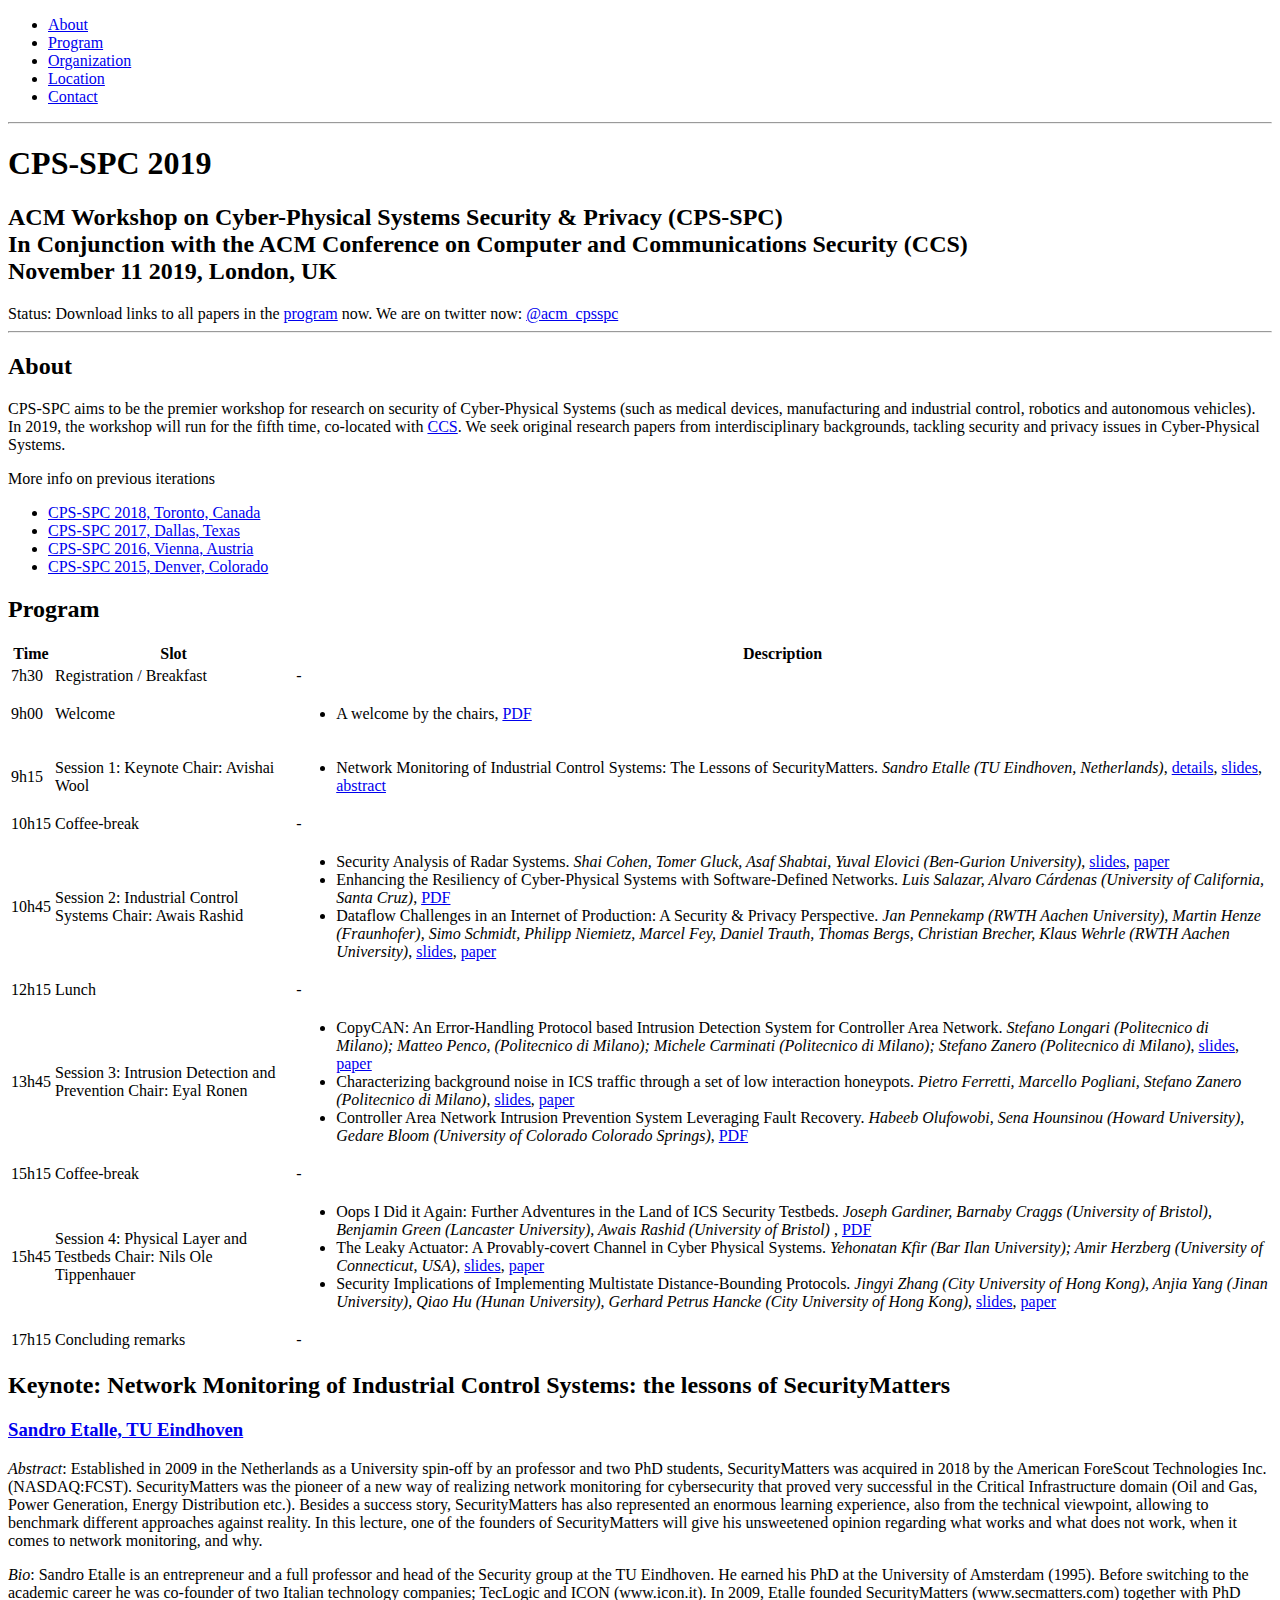
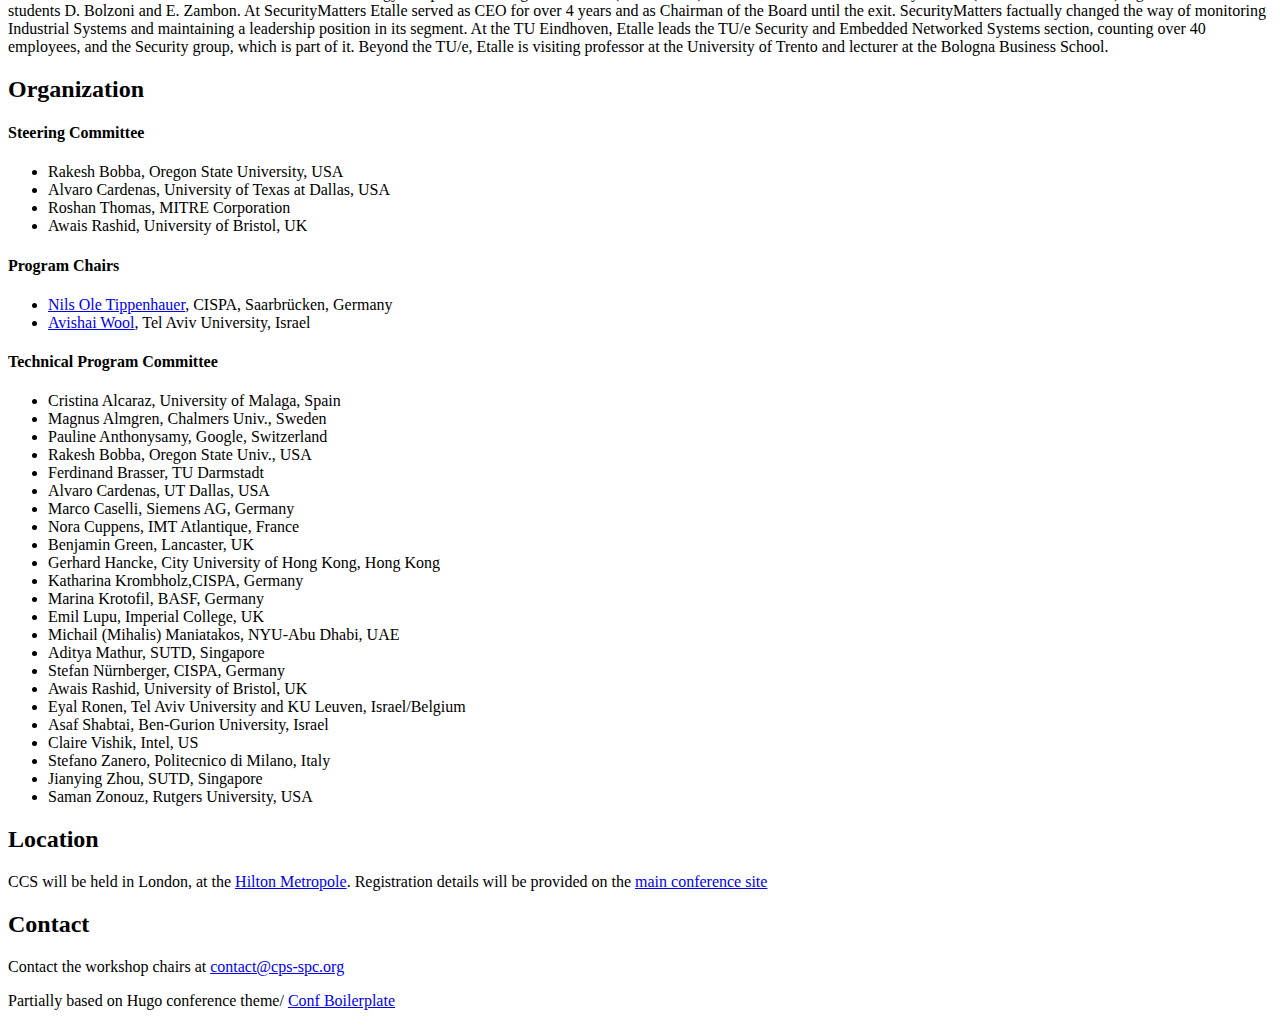
==== commit 270a1337: "changed relative urls to absolute" ====
--- a/2019/index.html
+++ b/2019/index.html
@@ -21,7 +21,7 @@
 <!--<link rel="shortcut icon" href="https://themes.gohugo.io/theme/hugo-conference/img/favicon.ico" type="image/x-icon">
   <link rel="apple-touch-icon" href="https://themes.gohugo.io/theme/hugo-conference/img/apple-touch-icon.png">-->
 
-  <link rel="stylesheet" type="text/css" href="main.css">
+  <link rel="stylesheet" type="text/css" href=https://cps-spc.org/2019/"main.css">
 </head>
 
 <body>
@@ -188,7 +188,7 @@
               <span class="speakers-company">Chair: Avishai Wool</span>
             </td>
             <td class="schedule-description">	      <ul class="schedule-ul">
-<li>Network Monitoring of Industrial Control Systems: The Lessons of SecurityMatters. <i>Sandro Etalle (TU Eindhoven, Netherlands)</i>, <a href=#keynote>details</a>, <a href=etalle19keynote.pdf>slides</a>, <a href="https://dl.acm.org/authorize?N698719">abstract</a> </li></ul></td>
+<li>Network Monitoring of Industrial Control Systems: The Lessons of SecurityMatters. <i>Sandro Etalle (TU Eindhoven, Netherlands)</i>, <a href=#keynote>details</a>, <a href=https://cps-spc.org/2019/etalle19keynote.pdf>slides</a>, <a href="https://dl.acm.org/authorize?N698719">abstract</a> </li></ul></td>
           </tr>
           <tr class="schedule-other">
             <td class="schedule-time">10h15</td>
@@ -203,9 +203,9 @@
             </td>
             <td class="schedule-description">
 	      <ul class="schedule-ul">
-		<li>Security Analysis of Radar Systems. <i>Shai Cohen,  Tomer Gluck, Asaf Shabtai, Yuval Elovici (Ben-Gurion University)</i>, <a href=cohen19radar.pdf>slides</a>, <a href="https://dl.acm.org/authorize?N698710">paper</a> </li>
+		<li>Security Analysis of Radar Systems. <i>Shai Cohen,  Tomer Gluck, Asaf Shabtai, Yuval Elovici (Ben-Gurion University)</i>, <a href=https://cps-spc.org/2019/cohen19radar.pdf>slides</a>, <a href="https://dl.acm.org/authorize?N698710">paper</a> </li>
 		<li>Enhancing the Resiliency of Cyber-Physical Systems with Software-Defined Networks. <i> Luis Salazar, Alvaro Cárdenas (University of California, Santa Cruz)</i>, <a href="https://dl.acm.org/authorize?N698711">PDF</a> </li>
-		<li>Dataflow Challenges in an Internet of Production: A Security & Privacy Perspective. <i>Jan Pennekamp (RWTH Aachen University), Martin Henze (Fraunhofer), Simo Schmidt, Philipp Niemietz, Marcel Fey, Daniel Trauth, Thomas Bergs, Christian Brecher, Klaus Wehrle (RWTH Aachen University)</i>, <a href=pennekamp19challenges.pdf>slides</a>, <a href="https://dl.acm.org/authorize?N698712">paper</a> </li>
+		<li>Dataflow Challenges in an Internet of Production: A Security & Privacy Perspective. <i>Jan Pennekamp (RWTH Aachen University), Martin Henze (Fraunhofer), Simo Schmidt, Philipp Niemietz, Marcel Fey, Daniel Trauth, Thomas Bergs, Christian Brecher, Klaus Wehrle (RWTH Aachen University)</i>, <a href=https://cps-spc.org/2019/pennekamp19challenges.pdf>slides</a>, <a href="https://dl.acm.org/authorize?N698712">paper</a> </li>
 	      </ul>
 	    </td>
           </tr>
@@ -222,8 +222,8 @@
             </td>
             <td class="schedule-description">
 	      <ul class="schedule-ul">
-		<li>CopyCAN: An Error-Handling Protocol based Intrusion Detection System for Controller Area Network. <i>Stefano Longari (Politecnico di Milano); Matteo Penco, (Politecnico di Milano); Michele Carminati (Politecnico di Milano); Stefano Zanero (Politecnico di Milano)</i>, <a href=longari19copycan.pdf>slides</a>, <a href="https://dl.acm.org/authorize?N698713">paper</a> </li>
-		<li>Characterizing background noise in ICS traffic through a set of low interaction honeypots. <i>Pietro Ferretti, Marcello Pogliani, Stefano Zanero (Politecnico di Milano)</i>, <a href=pogliani19characterizing.pdf>slides</a>, <a href="https://dl.acm.org/authorize?N698714">paper</a> </li>
+		<li>CopyCAN: An Error-Handling Protocol based Intrusion Detection System for Controller Area Network. <i>Stefano Longari (Politecnico di Milano); Matteo Penco, (Politecnico di Milano); Michele Carminati (Politecnico di Milano); Stefano Zanero (Politecnico di Milano)</i>, <a href=https://cps-spc.org/2019/longari19copycan.pdf>slides</a>, <a href="https://dl.acm.org/authorize?N698713">paper</a> </li>
+		<li>Characterizing background noise in ICS traffic through a set of low interaction honeypots. <i>Pietro Ferretti, Marcello Pogliani, Stefano Zanero (Politecnico di Milano)</i>, <a href=https://cps-spc.org/2019/pogliani19characterizing.pdf>slides</a>, <a href="https://dl.acm.org/authorize?N698714">paper</a> </li>
 		<li>Controller Area Network Intrusion Prevention System Leveraging Fault Recovery. <i>Habeeb Olufowobi, Sena Hounsinou (Howard University), Gedare Bloom (University of Colorado Colorado Springs)</i>, <a href="https://dl.acm.org/authorize?N698725">PDF</a> </li>
 	      </ul>
 	    </td>
@@ -245,8 +245,8 @@
             <td class="schedule-description">
 	      <ul class="schedule-ul">
 		<li>Oops I Did it Again: Further Adventures in the Land of ICS Security Testbeds. <i>Joseph Gardiner, Barnaby Craggs (University of Bristol), Benjamin Green (Lancaster University), Awais Rashid (University of Bristol) </i>, <a href="https://dl.acm.org/authorize?N698726">PDF</a> </li>
-		<li>The Leaky Actuator: A Provably-covert Channel in Cyber Physical Systems. <i>Yehonatan Kfir (Bar Ilan University); Amir Herzberg (University of Connecticut, USA)</i>, <a href=kfir19leaky.pdf>slides</a>, <a href="https://dl.acm.org/authorize?N698727">paper</a> </li>
-		<li>Security Implications of Implementing Multistate Distance-Bounding Protocols. <i>Jingyi Zhang (City University of Hong Kong), Anjia Yang (Jinan University), Qiao Hu (Hunan University), Gerhard Petrus Hancke (City University of Hong Kong)</i>, <a href=zhang19implications.pdf>slides</a>, <a href="https://dl.acm.org/authorize?N698728">paper</a> </li>
+		<li>The Leaky Actuator: A Provably-covert Channel in Cyber Physical Systems. <i>Yehonatan Kfir (Bar Ilan University); Amir Herzberg (University of Connecticut, USA)</i>, <a href=https://cps-spc.org/2019/kfir19leaky.pdf>slides</a>, <a href="https://dl.acm.org/authorize?N698727">paper</a> </li>
+		<li>Security Implications of Implementing Multistate Distance-Bounding Protocols. <i>Jingyi Zhang (City University of Hong Kong), Anjia Yang (Jinan University), Qiao Hu (Hunan University), Gerhard Petrus Hancke (City University of Hong Kong)</i>, <a href=https://cps-spc.org/2019/zhang19implications.pdf>slides</a>, <a href="https://dl.acm.org/authorize?N698728">paper</a> </li>
 	      </ul>
 	    </td>
           </tr>
